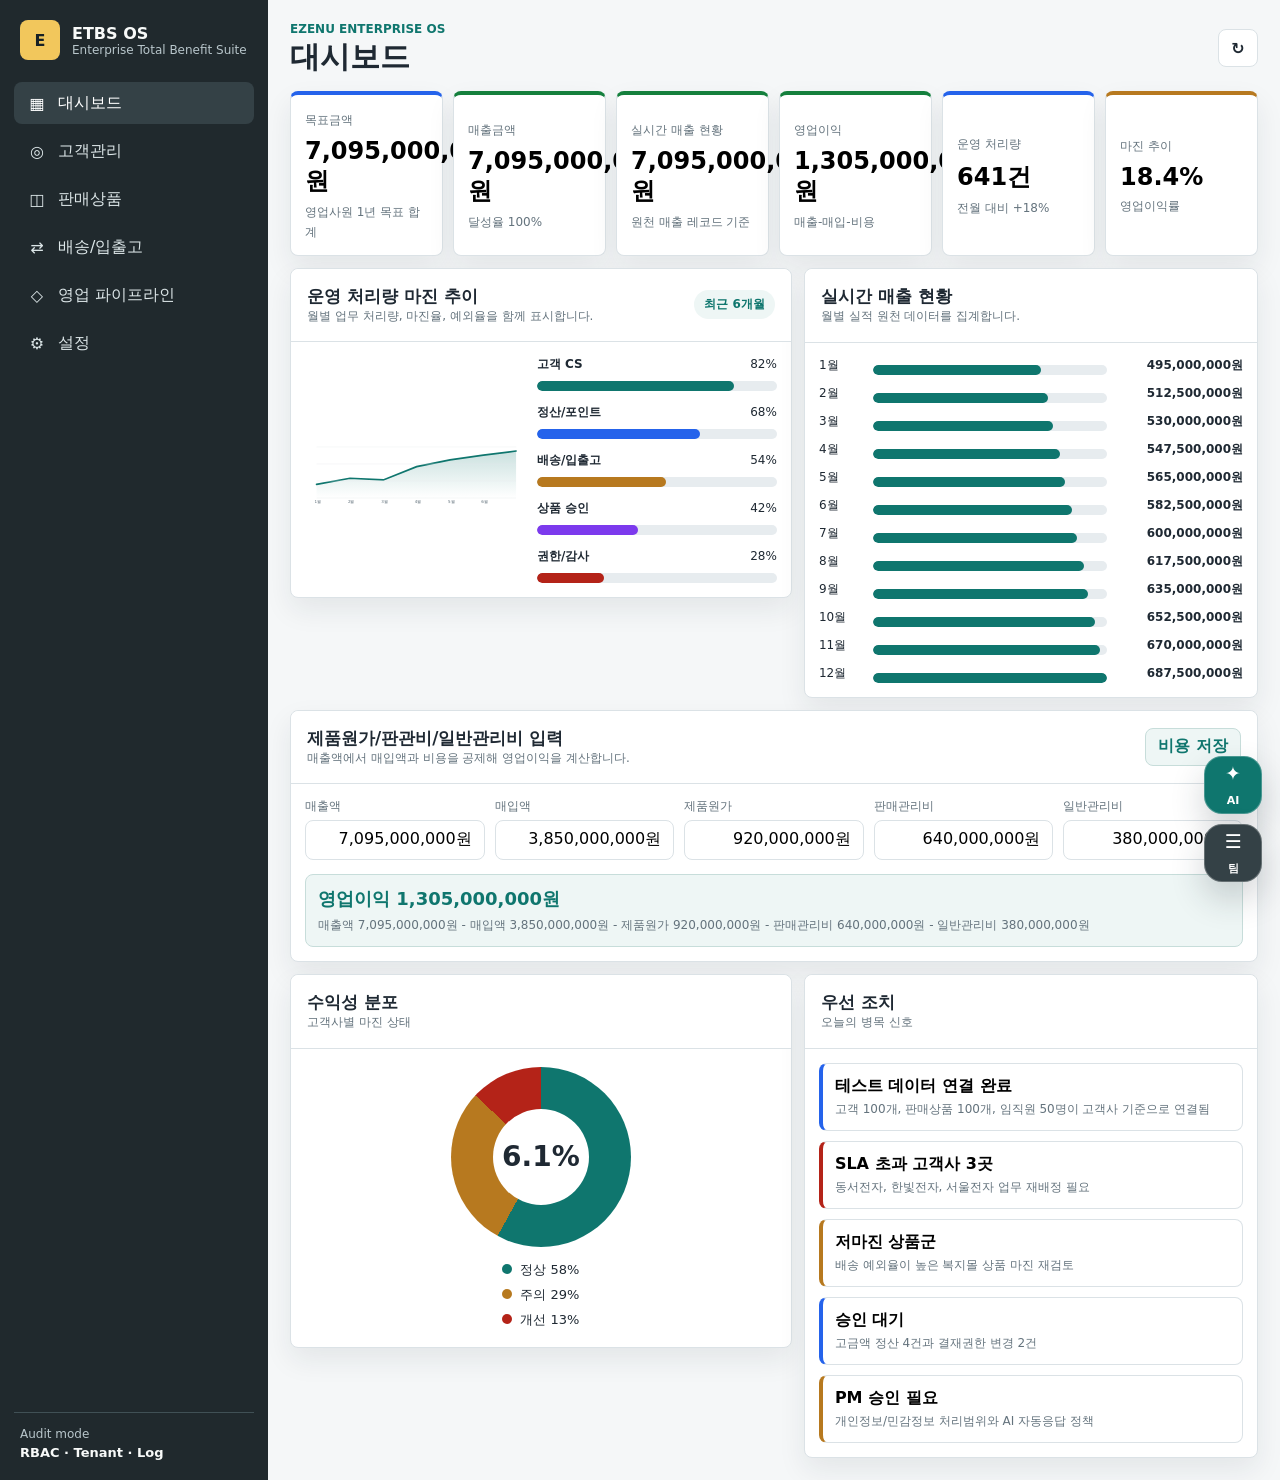
==== index.html @ 2a502e91 "Clarify new DM room message" ====
<!doctype html>
<html lang="ko">
  <head>
    <meta charset="UTF-8" />
    <meta name="viewport" content="width=device-width, initial-scale=1.0" />
    <title>ETBS OS</title>
    <link rel="stylesheet" href="./styles.css?v=20260608-team-room-copy" />
  </head>
  <body>
    <div class="app-shell">
      <aside class="sidebar" aria-label="ETBS OS navigation">
        <div class="brand">
          <div class="brand-mark" aria-hidden="true">E</div>
          <div>
            <strong>ETBS OS</strong>
            <span>Enterprise Total Benefit Suite</span>
          </div>
        </div>

        <nav class="nav-list" id="navList" aria-label="주요 메뉴"></nav>

        <div class="sidebar-meta">
          <span>Audit mode</span>
          <strong>RBAC · Tenant · Log</strong>
        </div>
      </aside>

      <main class="main">
        <header class="topbar">
          <div>
            <p class="eyebrow">Ezenu Enterprise OS</p>
            <h1 id="pageTitle">대시보드</h1>
          </div>
          <div class="top-actions">
            <button class="icon-button" type="button" title="새로고침" id="refreshButton">↻</button>
          </div>
        </header>

        <section class="view active" id="dashboardView" aria-label="대시보드">
          <div class="metric-strip" id="dashboardMetrics"></div>

          <div class="dashboard-layout">
            <section class="panel">
              <div class="panel-header">
                <div>
                  <h2>운영 처리량 마진 추이</h2>
                  <p>월별 업무 처리량, 마진율, 예외율을 함께 표시합니다.</p>
                </div>
                <span class="period-chip">최근 6개월</span>
              </div>
              <div class="chart-combo">
                <svg class="line-chart" viewBox="0 0 640 220" role="img" aria-label="월별 마진율 추이">
                  <defs>
                    <linearGradient id="lineFill" x1="0" x2="0" y1="0" y2="1">
                      <stop offset="0%" stop-color="#0f766e" stop-opacity="0.22" />
                      <stop offset="100%" stop-color="#0f766e" stop-opacity="0" />
                    </linearGradient>
                  </defs>
                  <path class="area-path" d="M34 164 L132 146 L230 151 L328 112 L426 92 L524 78 L620 66 L620 204 L34 204 Z" />
                  <path class="line-path" d="M34 164 L132 146 L230 151 L328 112 L426 92 L524 78 L620 66" />
                  <g class="chart-grid">
                    <line x1="34" y1="204" x2="620" y2="204" />
                    <line x1="34" y1="154" x2="620" y2="154" />
                    <line x1="34" y1="104" x2="620" y2="104" />
                    <line x1="34" y1="54" x2="620" y2="54" />
                  </g>
                  <g class="chart-labels">
                    <text x="28" y="218">1월</text>
                    <text x="126" y="218">2월</text>
                    <text x="224" y="218">3월</text>
                    <text x="322" y="218">4월</text>
                    <text x="420" y="218">5월</text>
                    <text x="518" y="218">6월</text>
                  </g>
                </svg>
                <div class="bar-stack" id="workloadBars"></div>
              </div>
            </section>

            <section class="panel">
              <div class="panel-header compact">
                <div>
                  <h2>실시간 매출 현황</h2>
                  <p>월별 실적 원천 데이터를 집계합니다.</p>
                </div>
              </div>
              <div class="realtime-sales" id="realtimeSalesBars"></div>
            </section>

            <section class="panel">
              <div class="panel-header">
                <div>
                  <h2>제품원가/판관비/일반관리비 입력</h2>
                  <p>매출액에서 매입액과 비용을 공제해 영업이익을 계산합니다.</p>
                </div>
                <button class="secondary-button" type="button" id="saveFinanceInputs">비용 저장</button>
              </div>
              <div class="finance-inputs" id="financeInputs"></div>
              <div class="operating-profit-formula" id="operatingProfitFormula"></div>
            </section>

            <section class="panel">
              <div class="panel-header compact">
                <div>
                  <h2>수익성 분포</h2>
                  <p>고객사별 마진 상태</p>
                </div>
              </div>
              <div class="donut-wrap">
                <div class="donut" aria-label="마진 상태 분포"></div>
                <div class="legend-list">
                  <span><i class="legend good"></i>정상 58%</span>
                  <span><i class="legend warn"></i>주의 29%</span>
                  <span><i class="legend bad"></i>개선 13%</span>
                </div>
              </div>
            </section>

            <section class="panel">
              <div class="panel-header compact">
                <div>
                  <h2>우선 조치</h2>
                  <p>오늘의 병목 신호</p>
                </div>
              </div>
              <div class="action-list" id="dashboardActions"></div>
            </section>
          </div>
        </section>

        <section class="view" id="customersView" aria-label="고객관리">
          <div class="split-layout">
            <section class="panel">
              <div class="panel-header">
                <div>
                  <h2>고객사 360</h2>
                  <p>계약, 담당자, 이슈, 수익성을 한 화면에서 봅니다.</p>
                </div>
                <button class="secondary-button" type="button" data-command="customer-create">고객 등록</button>
              </div>
              <div class="list" id="customerList"></div>
            </section>
            <section class="panel detail" id="customerDetail"></section>
          </div>
        </section>

        <section class="view" id="productsView" aria-label="제품관리">
          <div class="table-layout">
            <section class="panel">
              <div class="panel-header">
                <div>
                  <h2>판매상품 관리</h2>
                  <p>공급사, 판매상태, 정산 조건, 승인 상태, 숫자 재고를 관리합니다.</p>
                </div>
                <div class="panel-actions">
                  <button class="secondary-button" type="button" id="saveProductInventory">재고 저장</button>
                  <button class="secondary-button" type="button" data-command="product-approval">상품 승인 요청</button>
                </div>
              </div>
              <div class="data-table" id="productTable"></div>
            </section>
          </div>
        </section>

        <section class="view" id="logisticsView" aria-label="배송 및 입출고 현황">
          <div class="split-layout">
            <section class="panel">
              <div class="panel-header">
                <div>
                  <h2>배송 및 입출고 현황</h2>
                  <p>입고, 출고, 배송 지연, 재고 위험을 실시간 큐로 봅니다.</p>
                </div>
              </div>
              <div class="kanban" id="logisticsBoard"></div>
            </section>
            <section class="panel">
              <div class="panel-header compact">
                <div>
                  <h2>재고 위험</h2>
                  <p>품절과 지연 가능성이 높은 상품</p>
                </div>
              </div>
              <div class="action-list" id="inventoryRisks"></div>
            </section>
          </div>
        </section>

        <section class="view" id="pipelineView" aria-label="영업 파이프라인">
          <div class="panel">
            <div class="panel-header">
              <div>
                <h2>영업 파이프라인</h2>
                <p>리드부터 계약까지 단계별 금액과 다음 액션을 관리합니다.</p>
              </div>
              <button class="secondary-button" type="button" data-command="pipeline-create">기회 등록</button>
            </div>
            <div class="pipeline" id="pipelineBoard"></div>
          </div>
          <section class="panel sales-performance-panel">
            <div class="panel-header">
              <div>
                <h2>매출목표 및 실적관리</h2>
                <p>영업사원별 1월~12월 목표/실적, 월 합계, 개인 연간 합계를 원 단위로 관리합니다.</p>
              </div>
              <button class="secondary-button" type="button" id="saveSalesTargets">목표 저장</button>
            </div>
            <div class="sales-summary" id="salesSummary"></div>
            <div class="sales-table-wrap" id="salesPerformanceTable"></div>
          </section>
        </section>

        <section class="view" id="settingsView" aria-label="설정">
          <div class="settings-grid">
            <section class="panel detail settings-wide">
              <div class="panel-header compact">
                <div>
                  <h2>메뉴별 설정 통합</h2>
                  <p>각 업무 화면의 개별 설정은 제거하고 이 화면에서만 관리합니다.</p>
                </div>
              </div>
              <div class="settings-hub" id="settingsHub"></div>
              <div class="settings-hub-detail" id="settingsHubDetail"></div>
            </section>
            <section class="panel detail">
              <div class="panel-header compact">
                <div>
                  <h2>결재 라인 설정</h2>
                  <p>승인, 반려, 보류에 필요한 결재권한과 처리 메뉴입니다.</p>
                </div>
              </div>
              <div class="approval-actions">
                <button class="secondary-button" type="button" data-command="approval" data-command-label="승인">승인</button>
                <button class="secondary-button" type="button" data-command="approval" data-command-label="반려">반려</button>
                <button class="secondary-button" type="button" data-command="approval" data-command-label="보류">보류</button>
              </div>
              <div class="data-table" id="approvalLineTable"></div>
            </section>
            <section class="panel detail">
              <div class="panel-header">
                <div>
                  <h2>임직원 관리</h2>
                  <p>신상명세, 입사/퇴사, 인적사항, 결재권한을 관리합니다.</p>
                </div>
                <button class="secondary-button" type="button" data-command="employee-create">입사 등록</button>
              </div>
              <div class="data-table" id="employeeTable"></div>
            </section>
            <section class="panel detail" id="employeeDetail"></section>
            <section class="panel detail">
              <div class="panel-header compact">
                <div>
                  <h2>분야별 감사 로그</h2>
                  <p>필요할 때 설정 메뉴에서만 확인합니다.</p>
                </div>
              </div>
              <div class="audit-filter-row">
                <button class="secondary-button" type="button" data-audit-filter="all">전체</button>
                <button class="secondary-button" type="button" data-audit-filter="고객">고객</button>
                <button class="secondary-button" type="button" data-audit-filter="상품">상품</button>
                <button class="secondary-button" type="button" data-audit-filter="재무">재무</button>
                <button class="secondary-button" type="button" data-audit-filter="결재">결재</button>
              </div>
              <div class="audit-table" id="auditTable"></div>
            </section>
          </div>
        </section>
      </main>
    </div>

    <div class="chat-backdrop" id="chatBackdrop" aria-hidden="true"></div>

    <div class="chat-launcher" aria-label="채팅 바로가기">
      <button class="chat-icon ai-icon" type="button" data-chat-open="ai" title="AI 채팅방">
        <span aria-hidden="true">✦</span>
        <strong>AI</strong>
      </button>
      <button class="chat-icon team-icon" type="button" data-chat-open="team" title="직원 채팅방">
        <span aria-hidden="true">☰</span>
        <strong>팀</strong>
      </button>
    </div>

    <section class="chat-popup" id="aiPopup" aria-label="AI 채팅방 팝업">
      <div class="popup-header">
        <div>
          <h2>AI 채팅방</h2>
          <p>업무 큐, 고객, 정산, 보안 기준을 바탕으로 답변합니다.</p>
        </div>
        <button class="icon-button" type="button" data-chat-close="ai" title="닫기">×</button>
      </div>
      <div class="assistant-layout">
        <div class="chat-stream" id="aiChat"></div>
        <aside class="assistant-side">
          <span class="status-pill">검토 모드</span>
          <div class="control-list" id="aiControls"></div>
        </aside>
      </div>
      <div class="composer">
        <input id="aiPrompt" type="text" placeholder="예: SLA 초과 고객사와 원인을 요약해줘" />
        <button class="primary-button" type="button" id="aiSend">전송</button>
      </div>
    </section>

    <section class="chat-popup" id="teamPopup" aria-label="직원 채팅방 팝업">
      <div class="popup-header">
        <div>
          <h2>직원 채팅방</h2>
          <p>DM과 단톡방을 만들고 대화 로그와 파일 첨부 이력을 감사 기준으로 보존합니다.</p>
        </div>
        <div class="popup-actions">
          <button class="secondary-button" type="button" id="attachButton">파일 첨부</button>
          <button class="icon-button" type="button" data-chat-close="team" title="닫기">×</button>
        </div>
      </div>
      <div class="team-chat-layout">
        <aside class="team-room-panel" aria-label="채팅방 목록과 팀원 선택">
          <div class="team-sidebar-section">
            <div class="section-mini-header">
              <strong>채팅방 목록</strong>
              <span id="teamRoomCount">0개</span>
            </div>
            <div class="team-room-list" id="teamRoomList"></div>
          </div>
          <div class="team-sidebar-section">
            <div class="section-mini-header">
              <strong>팀원 선택</strong>
              <span>DM/단톡방</span>
            </div>
            <div class="member-picker" id="teamMemberPicker"></div>
            <div class="participant-summary" id="teamSelectedParticipants"></div>
            <div class="team-room-actions">
              <button class="secondary-button" type="button" id="createDmButton">DM 생성</button>
              <button class="primary-button" type="button" id="createGroupButton">단톡방 생성</button>
            </div>
          </div>
        </aside>
        <section class="team-chat-main" aria-label="선택된 채팅방">
          <div class="active-room-meta">
            <div>
              <span class="status-pill" id="activeTeamRoomBadge">단톡방</span>
              <h3 id="activeTeamRoomTitle">채팅방</h3>
              <p id="activeTeamRoomMeta">참여자와 감사로그 상태를 표시합니다.</p>
            </div>
            <div class="participant-chip-row" id="activeTeamRoomParticipants"></div>
          </div>
          <div class="chat-stream" id="teamChat"></div>
        </section>
        <aside class="assistant-side team-member-side">
          <span class="status-pill">로그 보존</span>
          <div class="audit-feed" id="chatAuditFeed"></div>
        </aside>
      </div>
      <div class="composer">
        <input id="teamMessage" type="text" placeholder="선택된 채팅방에 메시지 입력" />
        <button class="primary-button" type="button" id="teamSend">전송</button>
      </div>
    </section>

    <section class="command-panel" id="commandPanel" aria-label="버튼 실행 결과">
      <div class="command-header">
        <div>
          <span class="status-pill" id="commandBadge">Action</span>
          <h2 id="commandTitle">실행 결과</h2>
          <p id="commandDescription">선택한 버튼의 실행 결과가 표시됩니다.</p>
        </div>
        <button class="icon-button" type="button" id="commandClose" title="닫기">×</button>
      </div>
      <div class="command-body">
        <div class="detail-grid" id="commandMeta"></div>
        <form class="command-form" id="commandForm"></form>
        <div class="notice" id="commandNotice">이 작업은 테스트 데이터 기준으로 실행되며 실제 외부 시스템에는 전송되지 않습니다.</div>
        <div class="command-actions">
          <button class="secondary-button" type="button" id="commandCancel">취소</button>
          <button class="primary-button" type="button" id="commandSave">저장</button>
        </div>
      </div>
    </section>

    <section class="settings-modal" id="settingsModal" aria-label="메뉴별 설정 창" aria-hidden="true">
      <div class="settings-modal-header">
        <div>
          <span class="status-pill" id="settingsModalBadge">설정</span>
          <h2 id="settingsModalTitle">메뉴 설정</h2>
          <p id="settingsModalDescription">선택한 메뉴의 운영 설정을 관리합니다.</p>
        </div>
        <button class="icon-button" type="button" id="settingsModalClose" title="닫기">×</button>
      </div>
      <div class="settings-modal-body">
        <form class="settings-modal-form" id="settingsModalForm"></form>
        <div class="notice" id="settingsModalNotice">저장 시 설정 변경 이력이 감사로그에 남습니다.</div>
        <div class="settings-modal-actions">
          <button class="secondary-button" type="button" id="settingsModalCancel">취소</button>
          <button class="primary-button" type="button" id="settingsModalSave">설정 저장</button>
        </div>
      </div>
    </section>

    <div class="toast" id="toast" role="status" aria-live="polite"></div>
    <script src="./app.js?v=20260608-team-room-copy"></script>
  </body>
</html>
---- styles.css ----
:root {
  --bg: #f5f7f8;
  --surface: #ffffff;
  --ink: #1f2933;
  --muted: #64737d;
  --line: #dbe2e6;
  --teal: #0f766e;
  --blue: #2563eb;
  --violet: #7c3aed;
  --amber: #b7791f;
  --red: #b42318;
  --green: #15803d;
  --charcoal: #20292d;
  --shadow: 0 12px 28px rgba(31, 41, 51, 0.08);
}

* {
  box-sizing: border-box;
}

body {
  margin: 0;
  background: var(--bg);
  color: var(--ink);
  font-family: Inter, ui-sans-serif, system-ui, -apple-system, BlinkMacSystemFont, "Segoe UI", sans-serif;
  letter-spacing: 0;
}

button,
input,
select {
  font: inherit;
}

button {
  cursor: pointer;
}

.app-shell {
  min-height: 100vh;
  display: grid;
  grid-template-columns: 268px minmax(0, 1fr);
}

.sidebar {
  background: var(--charcoal);
  color: #f8faf9;
  padding: 20px 14px;
  display: flex;
  flex-direction: column;
  gap: 22px;
}

.brand {
  display: flex;
  align-items: center;
  gap: 12px;
  padding: 0 6px;
}

.brand-mark {
  width: 40px;
  height: 40px;
  display: grid;
  place-items: center;
  border-radius: 8px;
  background: #f2c75c;
  color: #172025;
  font-weight: 800;
}

.brand strong,
.brand span,
.sidebar-meta span,
.sidebar-meta strong {
  display: block;
}

.brand span,
.sidebar-meta span {
  color: #b8c6cb;
  font-size: 12px;
}

.nav-list {
  display: grid;
  gap: 6px;
}

.nav-item {
  width: 100%;
  min-height: 42px;
  border: 0;
  border-radius: 8px;
  background: transparent;
  color: #dce6e8;
  display: flex;
  align-items: center;
  gap: 10px;
  padding: 0 12px;
  text-align: left;
}

.nav-item span {
  width: 22px;
  text-align: center;
}

.nav-item.active,
.nav-item:hover {
  background: #344146;
  color: #ffffff;
}

.sidebar-meta {
  margin-top: auto;
  border-top: 1px solid #405055;
  padding: 14px 6px 0;
}

.sidebar-meta strong {
  margin-top: 4px;
  font-size: 13px;
}

.main {
  min-width: 0;
  padding: 22px;
}

.topbar {
  display: flex;
  align-items: center;
  justify-content: space-between;
  gap: 16px;
  margin-bottom: 16px;
}

.eyebrow,
h1,
h2,
h3,
p {
  margin: 0;
}

.eyebrow {
  color: var(--teal);
  font-size: 12px;
  font-weight: 800;
  text-transform: uppercase;
  margin-bottom: 4px;
}

h1 {
  font-size: 30px;
  line-height: 1.15;
}

h2 {
  font-size: 17px;
}

h3 {
  font-size: 14px;
}

.top-actions,
.panel-header,
.panel-actions,
.stage-head,
.bar-row div:first-child {
  display: flex;
  align-items: center;
  justify-content: space-between;
  gap: 12px;
}

.icon-button,
.primary-button,
.secondary-button {
  min-height: 38px;
  border: 1px solid var(--line);
  border-radius: 8px;
  background: var(--surface);
  color: var(--ink);
  padding: 0 12px;
  font-weight: 700;
}

.icon-button {
  width: 40px;
  padding: 0;
}

.primary-button {
  background: var(--teal);
  border-color: var(--teal);
  color: #ffffff;
}

.secondary-button {
  background: #eef6f5;
  border-color: #c7ddda;
  color: var(--teal);
}

.view {
  display: none;
}

.view.active {
  display: block;
}

.metric-strip {
  display: grid;
  grid-template-columns: repeat(6, minmax(130px, 1fr));
  gap: 10px;
  margin-bottom: 12px;
}

.metric {
  text-align: left;
  min-height: 96px;
  border: 1px solid var(--line);
  border-radius: 8px;
  background: var(--surface);
  padding: 14px;
  box-shadow: var(--shadow);
}

.metric span,
.metric small,
.panel-header p,
.entity-row span,
.action-item span,
.lane-card span,
.detail-header p,
.detail-grid span,
.audit-item span,
.audit-item p,
.message small {
  color: var(--muted);
  font-size: 12px;
}

.metric strong {
  display: block;
  font-size: 24px;
  margin: 8px 0 4px;
}

.metric.positive {
  border-top: 4px solid var(--green);
}

.metric.warning {
  border-top: 4px solid var(--amber);
}

.metric.danger {
  border-top: 4px solid var(--red);
}

.metric.neutral {
  border-top: 4px solid var(--blue);
}

.dashboard-layout {
  display: grid;
  grid-template-columns: minmax(0, 1.05fr) minmax(340px, 0.95fr);
  gap: 12px;
  align-items: start;
}

.dashboard-layout .panel:nth-child(3) {
  grid-column: 1 / -1;
}

.dashboard-layout .panel:nth-child(4) {
  grid-column: 1;
}

.dashboard-layout .panel:nth-child(5) {
  grid-column: 2;
}

.panel {
  background: var(--surface);
  border: 1px solid var(--line);
  border-radius: 8px;
  box-shadow: var(--shadow);
  min-width: 0;
}

.panel.wide {
  grid-row: span 2;
}

.panel-header {
  padding: 16px;
  border-bottom: 1px solid var(--line);
  position: sticky;
  top: 0;
  z-index: 3;
  background: var(--surface);
  border-radius: 8px 8px 0 0;
}

.panel-header.compact {
  min-height: 74px;
}

.period-chip,
.status-pill {
  border-radius: 999px;
  background: #eef6f5;
  color: var(--teal);
  padding: 6px 10px;
  font-size: 12px;
  font-weight: 800;
  white-space: nowrap;
}

.chart-combo {
  display: grid;
  grid-template-columns: minmax(0, 1fr) 240px;
  gap: 14px;
  padding: 14px;
}

.line-chart {
  width: 100%;
  min-height: 220px;
}

.area-path {
  fill: url(#lineFill);
}

.line-path {
  fill: none;
  stroke: var(--teal);
  stroke-width: 5;
  stroke-linecap: round;
}

.chart-grid line {
  stroke: #e3e8eb;
  stroke-width: 1;
}

.chart-labels text {
  fill: var(--muted);
  font-size: 12px;
}

.bar-stack {
  display: grid;
  align-content: center;
  gap: 13px;
}

.bar-row strong,
.bar-row span {
  font-size: 12px;
}

.bar-track {
  height: 10px;
  border-radius: 999px;
  background: #e7ecef;
  overflow: hidden;
  margin-top: 8px;
}

.bar-track i {
  display: block;
  height: 100%;
  border-radius: inherit;
  background: var(--teal);
}

.realtime-sales {
  display: grid;
  gap: 10px;
  padding: 14px;
}

.realtime-row {
  display: grid;
  grid-template-columns: 44px minmax(0, 1fr) 126px;
  align-items: center;
  gap: 10px;
  font-size: 12px;
}

.realtime-row strong {
  text-align: right;
  font-size: 12px;
}

.finance-inputs {
  display: grid;
  grid-template-columns: repeat(5, minmax(150px, 1fr));
  gap: 10px;
  padding: 14px;
}

.finance-inputs label span {
  display: block;
  color: var(--muted);
  font-size: 12px;
  margin-bottom: 5px;
}

.finance-input {
  text-align: right;
}

.operating-profit-formula {
  margin: 0 14px 14px;
  border: 1px solid #c7ddda;
  border-radius: 8px;
  background: #eef6f5;
  padding: 12px;
  display: grid;
  gap: 6px;
}

.operating-profit-formula strong {
  color: var(--teal);
  font-size: 18px;
}

.operating-profit-formula span {
  color: var(--muted);
  font-size: 12px;
  line-height: 1.45;
}

.donut-wrap {
  padding: 18px;
  display: grid;
  justify-items: center;
  gap: 14px;
}

.donut {
  width: 180px;
  height: 180px;
  border-radius: 50%;
  background: conic-gradient(var(--teal) 0 58%, var(--amber) 58% 87%, var(--red) 87% 100%);
  position: relative;
}

.donut::after {
  content: "6.1%";
  position: absolute;
  inset: 42px;
  display: grid;
  place-items: center;
  border-radius: 50%;
  background: #fff;
  font-size: 28px;
  font-weight: 800;
}

.legend-list {
  display: grid;
  gap: 7px;
  font-size: 13px;
}

.legend {
  display: inline-block;
  width: 10px;
  height: 10px;
  border-radius: 50%;
  margin-right: 8px;
}

.legend.good {
  background: var(--teal);
}

.legend.warn {
  background: var(--amber);
}

.legend.bad {
  background: var(--red);
}

.action-list,
.list,
.control-list,
.audit-feed {
  display: grid;
  gap: 10px;
  padding: 14px;
}

.action-item,
.entity-row {
  width: 100%;
  text-align: left;
  border: 1px solid var(--line);
  border-radius: 8px;
  background: #fff;
  padding: 12px;
}

.action-item {
  border-left: 4px solid var(--blue);
}

.action-item.warning {
  border-left-color: var(--amber);
}

.action-item.danger {
  border-left-color: var(--red);
}

.action-item strong,
.action-item span,
.entity-row strong,
.entity-row span {
  display: block;
}

.action-item span,
.entity-row span {
  margin-top: 4px;
}

.split-layout,
.chat-layout {
  display: grid;
  grid-template-columns: minmax(0, 1fr) 380px;
  gap: 12px;
  align-items: start;
}

.table-layout {
  display: grid;
}

.entity-row {
  display: flex;
  align-items: center;
  justify-content: space-between;
  gap: 12px;
}

.entity-row.selected,
.entity-row:hover {
  background: #f0f8f7;
  border-color: #b9d9d5;
}

.entity-row em {
  font-style: normal;
  font-weight: 800;
  color: var(--green);
}

.entity-row em.warning {
  color: var(--amber);
}

.entity-row em.danger {
  color: var(--red);
}

.detail {
  padding: 16px;
}

.detail-header {
  border-bottom: 1px solid var(--line);
  padding-bottom: 14px;
  margin-bottom: 14px;
}

.detail-header h2 {
  margin-top: 10px;
}

.detail-grid {
  display: grid;
  gap: 10px;
}

.detail-grid div {
  display: flex;
  justify-content: space-between;
  gap: 12px;
  border-bottom: 1px solid var(--line);
  padding-bottom: 8px;
  font-size: 13px;
}

.notice {
  margin-top: 14px;
  border-radius: 8px;
  background: #fff7ed;
  color: #8a4f11;
  padding: 12px;
  font-size: 13px;
}

.data-table,
.audit-table {
  overflow: auto;
  max-height: calc(100vh - 210px);
}

table {
  width: 100%;
  border-collapse: collapse;
  min-width: 760px;
}

th,
td {
  border-bottom: 1px solid var(--line);
  padding: 13px 14px;
  text-align: left;
  font-size: 13px;
}

th {
  color: var(--muted);
  background: #f8faf9;
  font-size: 12px;
  position: sticky;
  top: 0;
  z-index: 2;
}

tr[data-command] {
  cursor: pointer;
}

tr[data-command]:hover {
  background: #f0f8f7;
}

.kanban,
.pipeline {
  display: grid;
  gap: 12px;
  padding: 14px;
}

.kanban {
  grid-template-columns: repeat(4, minmax(180px, 1fr));
}

.pipeline {
  grid-template-columns: repeat(5, minmax(170px, 1fr));
  overflow: auto;
}

.lane,
.pipeline-stage {
  background: #f8faf9;
  border: 1px solid var(--line);
  border-radius: 8px;
  padding: 12px;
  min-height: 240px;
}

.lane h3 {
  margin-bottom: 10px;
}

.lane-card,
.pipeline-stage button,
.audit-item,
.control-item {
  border: 1px solid var(--line);
  border-radius: 8px;
  background: #fff;
  padding: 10px;
}

.lane-card {
  display: grid;
  gap: 5px;
  margin-bottom: 8px;
}

.lane-card em {
  color: var(--teal);
  font-size: 12px;
  font-style: normal;
  font-weight: 800;
}

.stage-amount {
  color: var(--teal);
  font-size: 24px;
  font-weight: 800;
  margin: 12px 0;
}

.pipeline-stage button {
  width: 100%;
  margin-top: 8px;
  text-align: left;
}

.sales-performance-panel {
  margin-top: 12px;
}

.sales-summary {
  display: grid;
  grid-template-columns: repeat(3, minmax(180px, 1fr));
  gap: 10px;
  padding: 14px;
  border-bottom: 1px solid var(--line);
}

.sales-summary div {
  border: 1px solid var(--line);
  border-radius: 8px;
  padding: 12px;
  background: #f8faf9;
}

.sales-summary span,
.sales-table th span {
  display: block;
  color: var(--muted);
  font-size: 12px;
  margin-top: 4px;
}

.sales-summary strong {
  display: block;
  margin-top: 6px;
  font-size: 20px;
}

.sales-table-wrap {
  overflow: auto;
  max-height: 620px;
}

.sales-table {
  min-width: 2300px;
}

.sales-table th {
  position: sticky;
  top: 0;
  z-index: 1;
}

.sales-table tbody th {
  left: 0;
  z-index: 2;
  min-width: 132px;
  background: #ffffff;
  position: sticky;
}

.sales-table td,
.sales-table th {
  white-space: nowrap;
}

.sales-target-input {
  width: 118px;
  min-height: 34px;
  text-align: right;
}

.stock-input {
  width: 96px;
  min-height: 34px;
  text-align: right;
}

.total-cell,
.month-total-row td {
  font-weight: 800;
  background: #f0f8f7;
}

.month-total-row th {
  background: #eef6f5;
}

.settings-grid {
  display: grid;
  grid-template-columns: minmax(0, 0.9fr) minmax(0, 1.1fr);
  gap: 12px;
  align-items: start;
}

.settings-wide {
  grid-column: 1 / -1;
}

.settings-grid .panel.detail {
  padding: 0;
}

.settings-grid .detail-header,
.settings-grid .detail-grid,
.settings-grid .notice {
  margin-left: 16px;
  margin-right: 16px;
}

.settings-grid .notice {
  margin-bottom: 16px;
}

.settings-hub {
  display: grid;
  grid-template-columns: repeat(3, minmax(0, 1fr));
  gap: 10px;
  padding: 14px;
}

.settings-hub-item {
  min-height: 132px;
  border: 1px solid var(--line);
  border-radius: 8px;
  background: #fbfcfc;
  padding: 13px;
  display: grid;
  align-content: start;
  gap: 8px;
  text-align: left;
  color: var(--ink);
}

.settings-hub-item:hover,
.settings-hub-item.active {
  border-color: var(--teal);
  background: #eef6f5;
}

.settings-hub-item.active {
  box-shadow: inset 0 0 0 2px rgba(15, 118, 110, 0.18);
}

.settings-hub-item strong {
  font-size: 14px;
}

.settings-hub-item p {
  color: var(--muted);
  font-size: 12px;
  line-height: 1.45;
}

.settings-hub-item span {
  color: var(--teal);
  font-size: 12px;
  font-weight: 800;
}

.settings-hub-detail {
  margin: 0 14px 14px;
  border: 1px solid #c7ddda;
  border-radius: 8px;
  background: #f7fbfa;
  padding: 14px;
  display: grid;
  grid-template-columns: minmax(220px, 1fr) minmax(220px, 1.2fr) max-content;
  gap: 14px;
  align-items: start;
}

.settings-hub-detail h3 {
  margin-top: 8px;
}

.settings-hub-detail p,
.settings-hub-detail li {
  color: var(--muted);
  font-size: 12px;
  line-height: 1.5;
}

.settings-hub-detail ul {
  margin: 0;
  padding-left: 18px;
}

.settings-hub-detail > strong {
  color: var(--teal);
  font-size: 12px;
  white-space: nowrap;
}

.approval-actions,
.audit-filter-row {
  display: flex;
  flex-wrap: wrap;
  gap: 8px;
  padding: 14px;
  border-bottom: 1px solid var(--line);
}

.chat-panel {
  min-height: 680px;
  display: grid;
  grid-template-rows: auto 1fr auto;
}

.chat-stream {
  padding: 16px;
  display: grid;
  align-content: start;
  gap: 10px;
  min-height: 420px;
}

.message {
  max-width: 76%;
  border-radius: 8px;
  padding: 11px 12px;
  background: #eef3f5;
}

.message.user {
  justify-self: end;
  background: #dff3ef;
}

.message p {
  font-size: 14px;
  line-height: 1.5;
}

.message small {
  display: block;
  margin-top: 5px;
}

.team-message {
  max-width: 78%;
  display: grid;
  gap: 4px;
}

.team-message.theirs {
  justify-self: start;
}

.team-message.mine {
  justify-self: end;
  justify-items: end;
  text-align: right;
}

.message-sender {
  color: var(--ink);
  font-size: 12px;
  line-height: 1.2;
}

.message-row {
  display: flex;
  align-items: flex-end;
  gap: 7px;
}

.team-message.mine .message-row {
  flex-direction: row-reverse;
}

.message-bubble {
  border-radius: 14px;
  padding: 10px 12px;
  background: #ffffff;
  border: 1px solid #d9e2e4;
  color: var(--ink);
  font-size: 14px;
  line-height: 1.5;
  text-align: left;
}

.team-message.mine .message-bubble {
  background: #fee500;
  border-color: #ead200;
}

.message-meta {
  display: grid;
  gap: 3px;
  min-width: 74px;
  color: var(--muted);
  font-size: 10px;
  line-height: 1.15;
  text-align: left;
}

.team-message.mine .message-meta {
  text-align: right;
}

.composer {
  display: grid;
  grid-template-columns: 1fr auto;
  gap: 8px;
  padding: 14px;
  border-top: 1px solid var(--line);
}

input {
  width: 100%;
  min-height: 40px;
  border: 1px solid var(--line);
  border-radius: 8px;
  padding: 0 12px;
}

.control-item {
  border-left: 4px solid var(--teal);
}

.control-item p,
.audit-item p {
  margin-top: 4px;
}

.toast {
  position: fixed;
  right: 18px;
  bottom: 18px;
  min-width: 260px;
  max-width: 380px;
  background: #1f2a2e;
  color: #fff;
  border-radius: 8px;
  box-shadow: var(--shadow);
  padding: 12px 14px;
  font-size: 13px;
  opacity: 0;
  transform: translateY(8px);
  pointer-events: none;
  transition: opacity 0.2s ease, transform 0.2s ease;
}

.toast.show {
  opacity: 1;
  transform: translateY(0);
}

.chat-launcher {
  position: fixed;
  right: 18px;
  bottom: 18px;
  z-index: 30;
  display: grid;
  gap: 10px;
}

.chat-icon {
  width: 58px;
  height: 58px;
  border: 1px solid rgba(255, 255, 255, 0.24);
  border-radius: 18px;
  background: #20292d;
  color: #ffffff;
  box-shadow: 0 16px 34px rgba(31, 41, 51, 0.2);
  display: grid;
  place-items: center;
  gap: 1px;
}

.chat-icon span,
.chat-icon strong {
  display: block;
  line-height: 1;
}

.chat-icon span {
  font-size: 19px;
}

.chat-icon strong {
  font-size: 11px;
}

.ai-icon {
  background: #0f766e;
}

.team-icon {
  background: #344146;
}

.chat-backdrop {
  position: fixed;
  inset: 0;
  z-index: 20;
  background: rgba(22, 30, 34, 0.34);
  opacity: 0;
  pointer-events: none;
  transition: opacity 0.18s ease;
}

.chat-backdrop.active {
  opacity: 1;
  pointer-events: auto;
}

.chat-popup {
  position: fixed;
  right: 88px;
  bottom: 18px;
  z-index: 31;
  width: min(1100px, calc(100vw - 116px));
  height: min(720px, calc(100vh - 48px));
  display: none;
  grid-template-rows: auto 1fr auto;
  background: #ffffff;
  border: 1px solid var(--line);
  border-radius: 14px;
  box-shadow: 0 26px 80px rgba(31, 41, 51, 0.28);
  overflow: hidden;
}

.chat-popup.active {
  display: grid;
}

.popup-header {
  min-height: 76px;
  padding: 14px 16px;
  display: flex;
  align-items: center;
  justify-content: space-between;
  gap: 14px;
  border-bottom: 1px solid var(--line);
  background: #fbfcfc;
}

.popup-header p {
  color: var(--muted);
  font-size: 12px;
  margin-top: 4px;
}

.popup-actions {
  display: flex;
  align-items: center;
  gap: 8px;
}

.assistant-layout {
  min-height: 0;
  display: grid;
  grid-template-columns: minmax(0, 1fr) 280px;
}

.assistant-layout .chat-stream {
  min-height: 0;
  overflow: auto;
  background: #f8faf9;
}

.assistant-side {
  min-height: 0;
  overflow: auto;
  border-left: 1px solid var(--line);
  padding: 14px;
  background: #ffffff;
}

.assistant-side .control-list,
.assistant-side .audit-feed {
  padding: 14px 0 0;
}

.team-chat-layout {
  min-height: 0;
  display: grid;
  grid-template-columns: 260px minmax(0, 1fr) 260px;
  background: #f8faf9;
}

.team-room-panel {
  min-height: 0;
  overflow: auto;
  border-right: 1px solid var(--line);
  background: #ffffff;
  display: grid;
  align-content: start;
  gap: 14px;
  padding: 12px;
}

.team-sidebar-section {
  display: grid;
  gap: 10px;
}

.team-sidebar-section + .team-sidebar-section {
  padding-top: 14px;
  border-top: 1px solid var(--line);
}

.section-mini-header,
.team-room-actions,
.participant-summary,
.participant-chip-row {
  display: flex;
  align-items: center;
  flex-wrap: wrap;
  gap: 8px;
}

.section-mini-header {
  justify-content: space-between;
}

.section-mini-header span,
.participant-summary {
  color: var(--muted);
  font-size: 12px;
}

.team-room-actions button {
  flex: 1;
}

.team-room-list {
  min-height: 0;
  display: grid;
  align-content: start;
  gap: 8px;
}

.team-room-item {
  border: 1px solid var(--line);
  border-radius: 8px;
  background: #ffffff;
  color: var(--ink);
  padding: 10px;
  text-align: left;
  display: grid;
  gap: 5px;
}

.team-room-item.active,
.team-room-item:hover {
  border-color: var(--teal);
  background: #eef6f5;
}

.team-room-item span,
.team-room-item em,
.active-room-meta p,
.member-option em {
  color: var(--muted);
  font-size: 12px;
  font-style: normal;
}

.team-room-item em {
  overflow: hidden;
  text-overflow: ellipsis;
  white-space: nowrap;
}

.team-chat-main {
  min-height: 0;
  display: grid;
  grid-template-rows: auto 1fr;
}

.active-room-meta {
  min-height: 74px;
  padding: 12px 14px;
  border-bottom: 1px solid var(--line);
  display: flex;
  justify-content: space-between;
  align-items: center;
  gap: 12px;
  background: #ffffff;
}

.active-room-meta h3 {
  margin-top: 6px;
}

.active-room-meta p {
  margin-top: 4px;
}

.team-member-side {
  display: grid;
  align-content: start;
  gap: 12px;
}

.member-picker {
  display: grid;
  gap: 8px;
}

.member-option {
  border: 1px solid var(--line);
  border-radius: 8px;
  background: #fbfcfc;
  padding: 9px;
  display: grid;
  grid-template-columns: 18px minmax(0, 1fr);
  gap: 8px;
  align-items: center;
  cursor: pointer;
}

.member-option.active {
  border-color: #9dccd0;
  background: #eef6f5;
}

.member-option input {
  width: 18px;
  height: 18px;
  min-height: 18px;
  padding: 0;
}

.member-option strong,
.member-option em {
  display: block;
}

.participant-chip {
  border: 1px solid #d7e2e4;
  border-radius: 999px;
  background: #ffffff;
  color: var(--ink);
  padding: 5px 8px;
  font-size: 11px;
  font-weight: 800;
}

.participant-chip.active {
  border-color: #9dccd0;
  background: #eef6f5;
  color: var(--teal);
}

.chat-popup .composer {
  background: #ffffff;
}

.chat-popup .message {
  max-width: 86%;
}

.command-panel {
  position: fixed;
  top: 18px;
  right: 18px;
  z-index: 40;
  width: min(420px, calc(100vw - 36px));
  display: none;
  background: #ffffff;
  border: 1px solid var(--line);
  border-radius: 12px;
  box-shadow: 0 24px 70px rgba(31, 41, 51, 0.24);
  overflow: hidden;
}

.command-panel.active {
  display: block;
}

.command-header {
  padding: 14px;
  display: flex;
  justify-content: space-between;
  align-items: flex-start;
  gap: 12px;
  border-bottom: 1px solid var(--line);
  background: #fbfcfc;
}

.command-header h2 {
  margin-top: 8px;
}

.command-header p {
  color: var(--muted);
  font-size: 12px;
  margin-top: 4px;
  line-height: 1.45;
}

.command-body {
  padding: 14px;
}

.command-body .detail-grid {
  margin-bottom: 12px;
}

.command-body .detail-grid div {
  font-size: 12px;
}

.command-form {
  display: grid;
  grid-template-columns: 1fr;
  gap: 10px;
  margin: 12px 0;
}

.command-form label span {
  display: block;
  color: var(--muted);
  font-size: 12px;
  margin-bottom: 5px;
}

.command-actions {
  display: flex;
  justify-content: flex-end;
  gap: 8px;
  margin-top: 12px;
}

.settings-modal {
  position: fixed;
  top: 18px;
  right: 18px;
  z-index: 42;
  width: min(560px, calc(100vw - 36px));
  max-height: calc(100vh - 36px);
  display: none;
  background: #ffffff;
  border: 1px solid var(--line);
  border-radius: 12px;
  box-shadow: 0 24px 70px rgba(31, 41, 51, 0.26);
  overflow: hidden;
}

.settings-modal.active {
  display: block;
}

.settings-modal-header {
  padding: 14px;
  display: flex;
  justify-content: space-between;
  align-items: flex-start;
  gap: 12px;
  border-bottom: 1px solid var(--line);
  background: #fbfcfc;
}

.settings-modal-header h2 {
  margin-top: 8px;
}

.settings-modal-header p {
  color: var(--muted);
  font-size: 12px;
  margin-top: 4px;
  line-height: 1.45;
}

.settings-modal-body {
  padding: 14px;
  max-height: calc(100vh - 156px);
  overflow: auto;
}

.settings-modal-form {
  display: grid;
  grid-template-columns: 1fr;
  gap: 10px;
  margin-bottom: 12px;
}

.settings-modal-section {
  border: 1px solid var(--line);
  border-radius: 8px;
  background: #fbfcfc;
  padding: 12px;
  display: grid;
  gap: 10px;
}

.settings-modal-section-title,
.permission-chip-row,
.settings-toggle-grid {
  display: flex;
  flex-wrap: wrap;
  align-items: center;
  gap: 8px;
}

.settings-modal-section-title {
  justify-content: space-between;
}

.settings-modal-section-title > span:not(.status-pill) {
  color: var(--muted);
  font-size: 12px;
}

.settings-field-grid {
  display: grid;
  grid-template-columns: repeat(2, minmax(0, 1fr));
  gap: 10px;
}

.settings-field {
  display: grid;
  gap: 6px;
}

.settings-field span,
.settings-toggle span {
  color: var(--muted);
  font-size: 12px;
  font-weight: 800;
}

.settings-modal-form input,
.settings-modal-form select {
  min-height: 38px;
  width: 100%;
  border: 1px solid var(--line);
  border-radius: 8px;
  background: #ffffff;
  color: var(--ink);
  padding: 0 10px;
}

.settings-field em {
  color: var(--muted);
  font-size: 11px;
  font-style: normal;
}

.settings-toggle {
  min-height: 42px;
  border: 1px solid var(--line);
  border-radius: 8px;
  background: #f8faf9;
  padding: 9px 10px;
  display: grid;
  grid-template-columns: 18px minmax(0, 1fr);
  gap: 8px;
  align-items: center;
  flex: 1 1 180px;
}

.settings-toggle.active {
  border-color: #c7ddda;
  background: #eef6f5;
}

.settings-toggle input {
  min-height: auto;
  width: 18px;
  height: 18px;
  padding: 0;
}

.permission-chip {
  border: 1px solid #c7ddda;
  border-radius: 999px;
  background: #eef6f5;
  color: var(--teal);
  padding: 6px 10px;
  font-size: 12px;
  font-weight: 800;
}

.settings-modal-actions {
  display: flex;
  justify-content: flex-end;
  gap: 8px;
  margin-top: 12px;
}

.hidden {
  display: none !important;
}

.toast {
  bottom: 156px;
}

@media (max-width: 1180px) {
  .app-shell {
    grid-template-columns: 1fr;
  }

  .sidebar {
    position: sticky;
    top: 0;
    z-index: 10;
    flex-direction: row;
    align-items: center;
    overflow-x: auto;
    gap: 14px;
    min-height: 72px;
    height: 72px;
    padding: 10px 14px;
  }

  .brand {
    flex: 0 0 170px;
    height: 52px;
    min-width: 170px;
    padding: 0;
  }

  .brand-mark {
    width: 38px;
    height: 38px;
    flex: 0 0 38px;
  }

  .brand strong {
    font-size: 14px;
    line-height: 1.15;
  }

  .brand span {
    max-width: 112px;
    line-height: 1.15;
  }

  .nav-list {
    display: grid;
    grid-auto-flow: column;
    grid-auto-columns: max-content;
    align-items: center;
    gap: 8px;
    min-height: 52px;
  }

  .nav-item {
    width: auto;
    height: 46px;
    min-height: 46px;
    flex: 0 0 auto;
    align-items: center;
    white-space: nowrap;
  }

  .sidebar-meta {
    display: none;
  }

  .metric-strip {
    grid-template-columns: repeat(3, minmax(0, 1fr));
  }

  .split-layout,
  .chat-layout,
  .settings-grid {
    grid-template-columns: 1fr;
  }

  .settings-hub {
    grid-template-columns: 1fr;
  }

  .settings-hub-detail {
    grid-template-columns: 1fr;
  }

  .settings-modal-form {
    grid-template-columns: 1fr;
  }

  .settings-field-grid {
    grid-template-columns: 1fr;
  }

  .chart-combo {
    grid-template-columns: 1fr;
  }
}

@media (max-width: 900px) {
  .dashboard-layout {
    grid-template-columns: 1fr;
  }

  .dashboard-layout .panel:nth-child(3),
  .dashboard-layout .panel:nth-child(4),
  .dashboard-layout .panel:nth-child(5) {
    grid-column: auto;
  }
}

@media (max-width: 760px) {
  .sidebar {
    position: static;
    display: grid;
    grid-template-columns: 1fr;
    height: auto;
    min-height: 0;
    overflow: visible;
    padding: 12px;
  }

  .brand {
    width: 100%;
    min-width: 0;
    height: auto;
  }

  .brand span {
    max-width: none;
  }

  .nav-list {
    grid-auto-flow: row;
    grid-template-columns: repeat(3, minmax(0, 1fr));
    min-height: 0;
    width: 100%;
  }

  .nav-item {
    width: 100%;
    min-width: 0;
    min-height: 44px;
    height: auto;
    justify-content: flex-start;
    overflow: visible;
    white-space: normal;
  }

  .main {
    padding: 14px;
  }

  .topbar {
    align-items: flex-start;
    flex-direction: column;
  }

  .metric-strip {
    grid-template-columns: 1fr 1fr;
  }

  .finance-inputs {
    grid-template-columns: 1fr;
  }

  .kanban,
  .pipeline {
    grid-template-columns: 1fr;
  }

  .chat-launcher {
    right: 12px;
    bottom: 12px;
  }

  .chat-icon {
    width: 52px;
    height: 52px;
    border-radius: 14px;
  }

  .chat-popup {
    right: 10px;
    left: 10px;
    bottom: 72px;
    width: auto;
    height: calc(100vh - 92px);
  }

  .assistant-layout {
    grid-template-columns: 1fr;
  }

  .team-chat-layout {
    grid-template-columns: 1fr;
    overflow: auto;
  }

  .team-room-panel,
  .team-chat-main,
  .team-member-side {
    min-height: 260px;
  }

  .assistant-side {
    display: none;
  }

  .team-member-side {
    display: grid;
  }
}

@media (max-width: 480px) {
  .nav-list {
    grid-template-columns: repeat(2, minmax(0, 1fr));
  }

  .metric-strip {
    grid-template-columns: 1fr;
  }

  .realtime-row {
    grid-template-columns: 38px minmax(0, 1fr);
  }

  .realtime-row strong {
    grid-column: 2;
  }
}
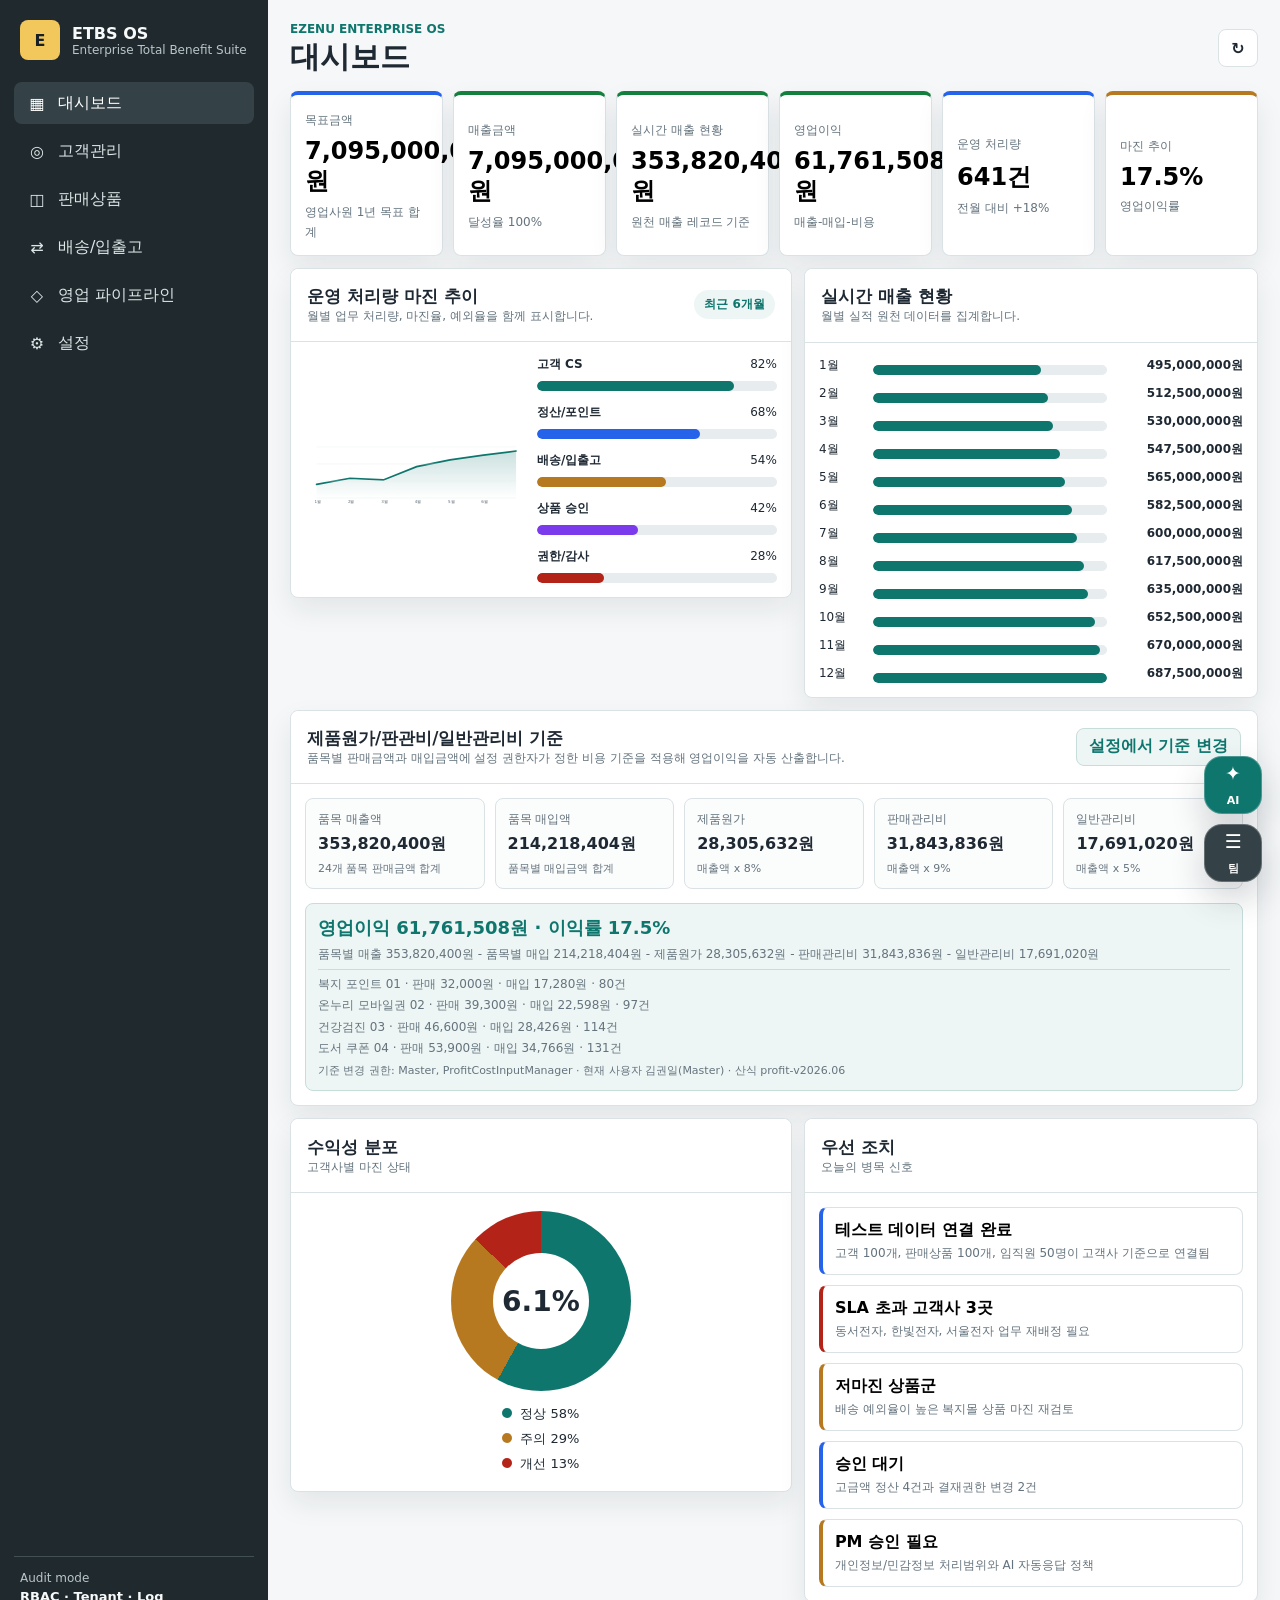
==== commit fe0f0d82: "Use product based profit cost settings" ====
--- a/index.html
+++ b/index.html
@@ -4,7 +4,7 @@
     <meta charset="UTF-8" />
     <meta name="viewport" content="width=device-width, initial-scale=1.0" />
     <title>ETBS OS</title>
-    <link rel="stylesheet" href="./styles.css?v=20260608-team-room-copy" />
+    <link rel="stylesheet" href="./styles.css?v=20260608-team-drag-attach" />
   </head>
   <body>
     <div class="app-shell">
@@ -90,10 +90,10 @@
             <section class="panel">
               <div class="panel-header">
                 <div>
-                  <h2>제품원가/판관비/일반관리비 입력</h2>
-                  <p>매출액에서 매입액과 비용을 공제해 영업이익을 계산합니다.</p>
-                </div>
-                <button class="secondary-button" type="button" id="saveFinanceInputs">비용 저장</button>
+                  <h2>제품원가/판관비/일반관리비 기준</h2>
+                  <p>품목별 판매금액과 매입금액에 설정 권한자가 정한 비용 기준을 적용해 영업이익을 자동 산출합니다.</p>
+                </div>
+                <button class="secondary-button" type="button" id="openFinanceSettings">설정에서 기준 변경</button>
               </div>
               <div class="finance-inputs" id="financeInputs"></div>
               <div class="operating-profit-formula" id="operatingProfitFormula"></div>
@@ -305,12 +305,9 @@
       <div class="popup-header">
         <div>
           <h2>직원 채팅방</h2>
-          <p>DM과 단톡방을 만들고 대화 로그와 파일 첨부 이력을 감사 기준으로 보존합니다.</p>
-        </div>
-        <div class="popup-actions">
-          <button class="secondary-button" type="button" id="attachButton">파일 첨부</button>
-          <button class="icon-button" type="button" data-chat-close="team" title="닫기">×</button>
-        </div>
+          <p>직원을 선택해 대화방으로 이동하고 메시지와 파일 첨부 이력을 감사 기준으로 보존합니다.</p>
+        </div>
+        <button class="icon-button" type="button" data-chat-close="team" title="닫기">×</button>
       </div>
       <div class="team-chat-layout">
         <aside class="team-room-panel" aria-label="채팅방 목록과 팀원 선택">
@@ -324,14 +321,10 @@
           <div class="team-sidebar-section">
             <div class="section-mini-header">
               <strong>팀원 선택</strong>
-              <span>DM/단톡방</span>
+              <span>선택 즉시 이동</span>
             </div>
             <div class="member-picker" id="teamMemberPicker"></div>
             <div class="participant-summary" id="teamSelectedParticipants"></div>
-            <div class="team-room-actions">
-              <button class="secondary-button" type="button" id="createDmButton">DM 생성</button>
-              <button class="primary-button" type="button" id="createGroupButton">단톡방 생성</button>
-            </div>
           </div>
         </aside>
         <section class="team-chat-main" aria-label="선택된 채팅방">
@@ -350,6 +343,7 @@
           <div class="audit-feed" id="chatAuditFeed"></div>
         </aside>
       </div>
+      <div class="team-drop-zone" id="teamDropZone">첨부파일 드롭 · 최대 20MB</div>
       <div class="composer">
         <input id="teamMessage" type="text" placeholder="선택된 채팅방에 메시지 입력" />
         <button class="primary-button" type="button" id="teamSend">전송</button>
@@ -396,6 +390,6 @@
     </section>
 
     <div class="toast" id="toast" role="status" aria-live="polite"></div>
-    <script src="./app.js?v=20260608-team-room-copy"></script>
+    <script src="./app.js?v=20260608-team-drag-attach"></script>
   </body>
 </html>
--- a/styles.css
+++ b/styles.css
@@ -408,15 +408,30 @@
   padding: 14px;
 }
 
-.finance-inputs label span {
+.finance-basis-card {
+  border: 1px solid var(--line);
+  border-radius: 8px;
+  background: #fbfcfc;
+  padding: 12px;
+  display: grid;
+  gap: 6px;
+}
+
+.finance-basis-card span {
   display: block;
   color: var(--muted);
   font-size: 12px;
-  margin-bottom: 5px;
-}
-
-.finance-input {
-  text-align: right;
+}
+
+.finance-basis-card strong {
+  color: var(--ink);
+  font-size: 16px;
+}
+
+.finance-basis-card em {
+  color: var(--muted);
+  font-size: 11px;
+  font-style: normal;
 }
 
 .operating-profit-formula {
@@ -438,6 +453,18 @@
   color: var(--muted);
   font-size: 12px;
   line-height: 1.45;
+}
+
+.operating-profit-formula small {
+  color: var(--muted);
+  font-size: 11px;
+}
+
+.finance-record-preview {
+  display: grid;
+  gap: 4px;
+  padding-top: 6px;
+  border-top: 1px solid #c7ddda;
 }
 
 .donut-wrap {
@@ -1008,6 +1035,56 @@
 
 .team-message.mine .message-meta {
   text-align: right;
+}
+
+.attachment-stack {
+  display: grid;
+  gap: 6px;
+  margin-top: 8px;
+}
+
+.attachment-chip {
+  display: grid;
+  grid-template-columns: minmax(0, 1fr) auto;
+  align-items: center;
+  gap: 10px;
+  color: inherit;
+  text-decoration: none;
+  border: 1px solid rgba(255, 255, 255, 0.34);
+  border-radius: 8px;
+  padding: 8px 10px;
+  background: rgba(255, 255, 255, 0.12);
+}
+
+.attachment-chip strong {
+  min-width: 0;
+  overflow: hidden;
+  text-overflow: ellipsis;
+  white-space: nowrap;
+}
+
+.attachment-chip span {
+  font-size: 11px;
+  opacity: 0.78;
+}
+
+.team-drop-zone {
+  margin: 0 14px 0;
+  padding: 12px;
+  border: 1px dashed #9dccd0;
+  border-radius: 8px;
+  background: #f3faf9;
+  color: var(--teal);
+  font-size: 12px;
+  font-weight: 700;
+  text-align: center;
+}
+
+.team-drop-zone.active,
+.chat-popup.drag-active .team-drop-zone {
+  border-color: var(--teal);
+  background: #e2f4f2;
+  box-shadow: inset 0 0 0 1px rgba(20, 128, 126, 0.18);
 }
 
 .composer {
@@ -1214,7 +1291,6 @@
 }
 
 .section-mini-header,
-.team-room-actions,
 .participant-summary,
 .participant-chip-row {
   display: flex;
@@ -1231,10 +1307,6 @@
 .participant-summary {
   color: var(--muted);
   font-size: 12px;
-}
-
-.team-room-actions button {
-  flex: 1;
 }
 
 .team-room-list {
@@ -1598,6 +1670,18 @@
   display: none !important;
 }
 
+.visually-hidden {
+  position: absolute !important;
+  width: 1px !important;
+  height: 1px !important;
+  padding: 0 !important;
+  margin: -1px !important;
+  overflow: hidden !important;
+  clip: rect(0, 0, 0, 0) !important;
+  white-space: nowrap !important;
+  border: 0 !important;
+}
+
 .toast {
   bottom: 156px;
 }
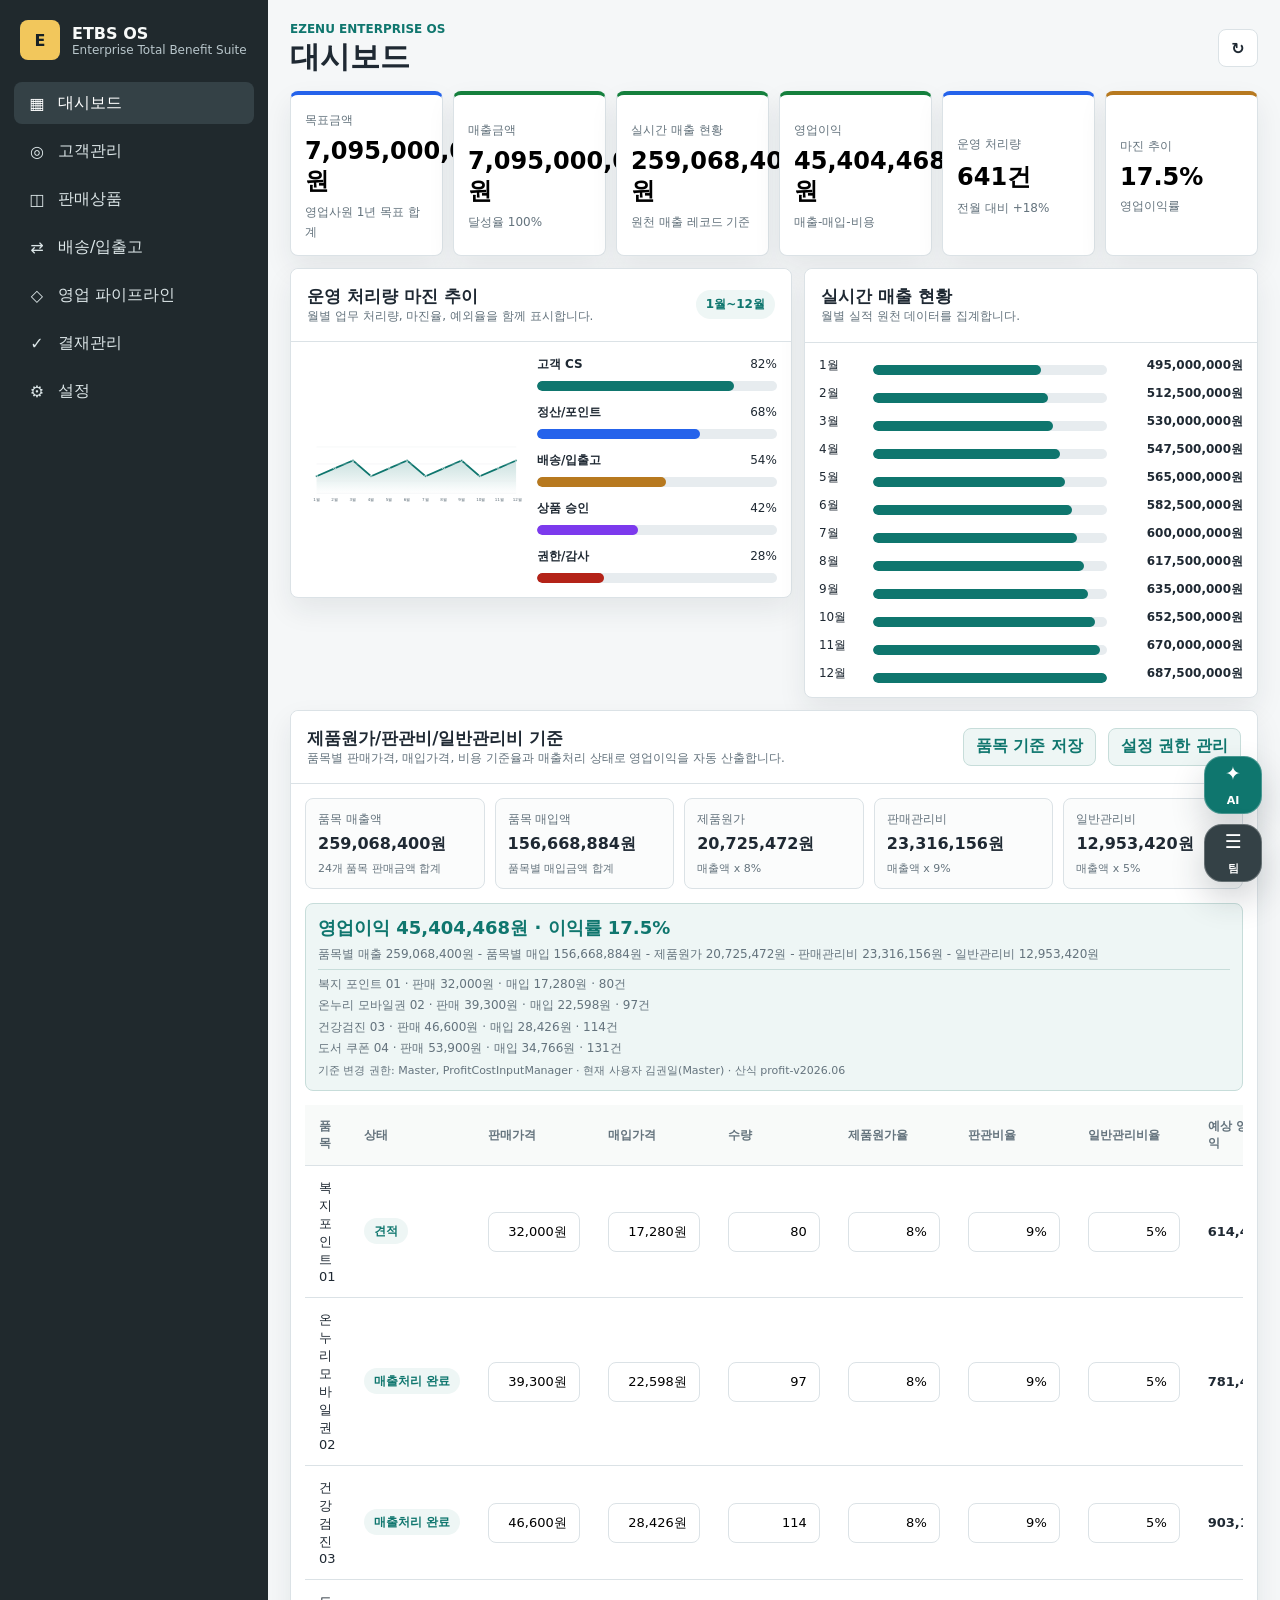
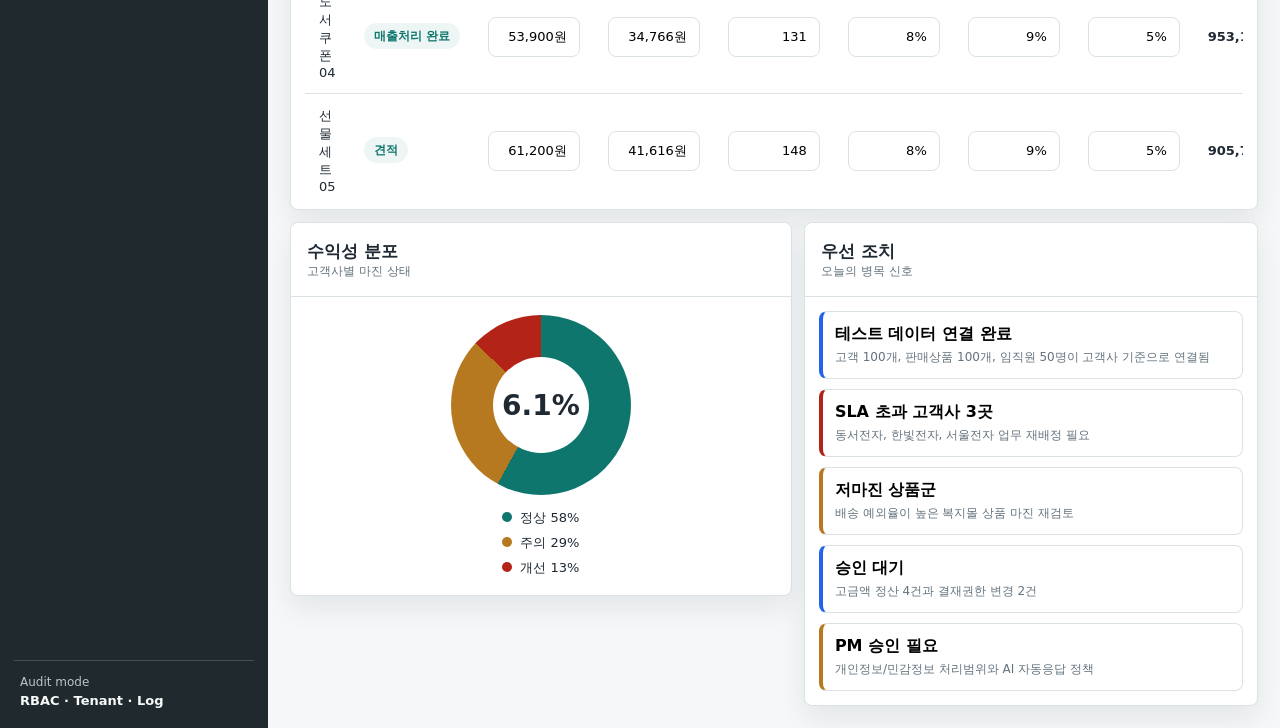
==== commit 78f39f36: "Add profit basis and approval workflow UI" ====
--- a/index.html
+++ b/index.html
@@ -4,7 +4,7 @@
     <meta charset="UTF-8" />
     <meta name="viewport" content="width=device-width, initial-scale=1.0" />
     <title>ETBS OS</title>
-    <link rel="stylesheet" href="./styles.css?v=20260608-team-drag-attach" />
+    <link rel="stylesheet" href="./styles.css?v=20260608-profit-approval" />
   </head>
   <body>
     <div class="app-shell">
@@ -46,33 +46,10 @@
                   <h2>운영 처리량 마진 추이</h2>
                   <p>월별 업무 처리량, 마진율, 예외율을 함께 표시합니다.</p>
                 </div>
-                <span class="period-chip">최근 6개월</span>
+                <span class="period-chip">1월~12월</span>
               </div>
               <div class="chart-combo">
-                <svg class="line-chart" viewBox="0 0 640 220" role="img" aria-label="월별 마진율 추이">
-                  <defs>
-                    <linearGradient id="lineFill" x1="0" x2="0" y1="0" y2="1">
-                      <stop offset="0%" stop-color="#0f766e" stop-opacity="0.22" />
-                      <stop offset="100%" stop-color="#0f766e" stop-opacity="0" />
-                    </linearGradient>
-                  </defs>
-                  <path class="area-path" d="M34 164 L132 146 L230 151 L328 112 L426 92 L524 78 L620 66 L620 204 L34 204 Z" />
-                  <path class="line-path" d="M34 164 L132 146 L230 151 L328 112 L426 92 L524 78 L620 66" />
-                  <g class="chart-grid">
-                    <line x1="34" y1="204" x2="620" y2="204" />
-                    <line x1="34" y1="154" x2="620" y2="154" />
-                    <line x1="34" y1="104" x2="620" y2="104" />
-                    <line x1="34" y1="54" x2="620" y2="54" />
-                  </g>
-                  <g class="chart-labels">
-                    <text x="28" y="218">1월</text>
-                    <text x="126" y="218">2월</text>
-                    <text x="224" y="218">3월</text>
-                    <text x="322" y="218">4월</text>
-                    <text x="420" y="218">5월</text>
-                    <text x="518" y="218">6월</text>
-                  </g>
-                </svg>
+                <div id="marginTrendChart"></div>
                 <div class="bar-stack" id="workloadBars"></div>
               </div>
             </section>
@@ -91,12 +68,16 @@
               <div class="panel-header">
                 <div>
                   <h2>제품원가/판관비/일반관리비 기준</h2>
-                  <p>품목별 판매금액과 매입금액에 설정 권한자가 정한 비용 기준을 적용해 영업이익을 자동 산출합니다.</p>
-                </div>
-                <button class="secondary-button" type="button" id="openFinanceSettings">설정에서 기준 변경</button>
+                  <p>품목별 판매가격, 매입가격, 비용 기준율과 매출처리 상태로 영업이익을 자동 산출합니다.</p>
+                </div>
+                <div class="panel-actions">
+                  <button class="secondary-button" type="button" id="saveProductFinanceBasis">품목 기준 저장</button>
+                  <button class="secondary-button" type="button" id="openFinanceSettings">설정 권한 관리</button>
+                </div>
               </div>
               <div class="finance-inputs" id="financeInputs"></div>
               <div class="operating-profit-formula" id="operatingProfitFormula"></div>
+              <div class="finance-basis-table data-table" id="productFinanceTable"></div>
             </section>
 
             <section class="panel">
@@ -207,6 +188,22 @@
             <div class="sales-summary" id="salesSummary"></div>
             <div class="sales-table-wrap" id="salesPerformanceTable"></div>
           </section>
+        </section>
+
+        <section class="view" id="approvalsView" aria-label="결재관리">
+          <div class="split-layout">
+            <section class="panel">
+              <div class="panel-header">
+                <div>
+                  <h2>결재관리</h2>
+                  <p>승인, 반려, 보류 요청을 상태별로 처리합니다.</p>
+                </div>
+              </div>
+              <div class="approval-summary" id="approvalSummary"></div>
+              <div class="data-table" id="approvalRequestTable"></div>
+            </section>
+            <section class="panel detail" id="approvalDetail"></section>
+          </div>
         </section>
 
         <section class="view" id="settingsView" aria-label="설정">
@@ -390,6 +387,6 @@
     </section>
 
     <div class="toast" id="toast" role="status" aria-live="polite"></div>
-    <script src="./app.js?v=20260608-team-drag-attach"></script>
+    <script src="./app.js?v=20260608-profit-approval"></script>
   </body>
 </html>
--- a/styles.css
+++ b/styles.css
@@ -346,6 +346,12 @@
   stroke-linecap: round;
 }
 
+.chart-points circle {
+  fill: var(--teal);
+  stroke: #ffffff;
+  stroke-width: 2;
+}
+
 .chart-grid line {
   stroke: #e3e8eb;
   stroke-width: 1;
@@ -465,6 +471,56 @@
   gap: 4px;
   padding-top: 6px;
   border-top: 1px solid #c7ddda;
+}
+
+.finance-basis-table {
+  margin: 0 14px 14px;
+}
+
+.finance-basis-input {
+  width: 100%;
+  min-width: 92px;
+  text-align: right;
+}
+
+.compact-button {
+  min-height: 32px;
+  padding: 0 10px;
+  white-space: nowrap;
+}
+
+.approval-summary {
+  display: grid;
+  grid-template-columns: repeat(3, minmax(0, 1fr));
+  gap: 10px;
+  padding: 14px;
+}
+
+.approval-summary div {
+  border: 1px solid var(--line);
+  border-radius: 8px;
+  padding: 12px;
+  background: #fbfcfc;
+  display: grid;
+  gap: 6px;
+}
+
+.approval-summary span {
+  color: var(--muted);
+  font-size: 12px;
+}
+
+.approval-summary strong {
+  color: var(--teal);
+  font-size: 18px;
+}
+
+.selected-row {
+  background: #eef6f5;
+}
+
+.selected-row td {
+  border-top-color: #c7ddda;
 }
 
 .donut-wrap {
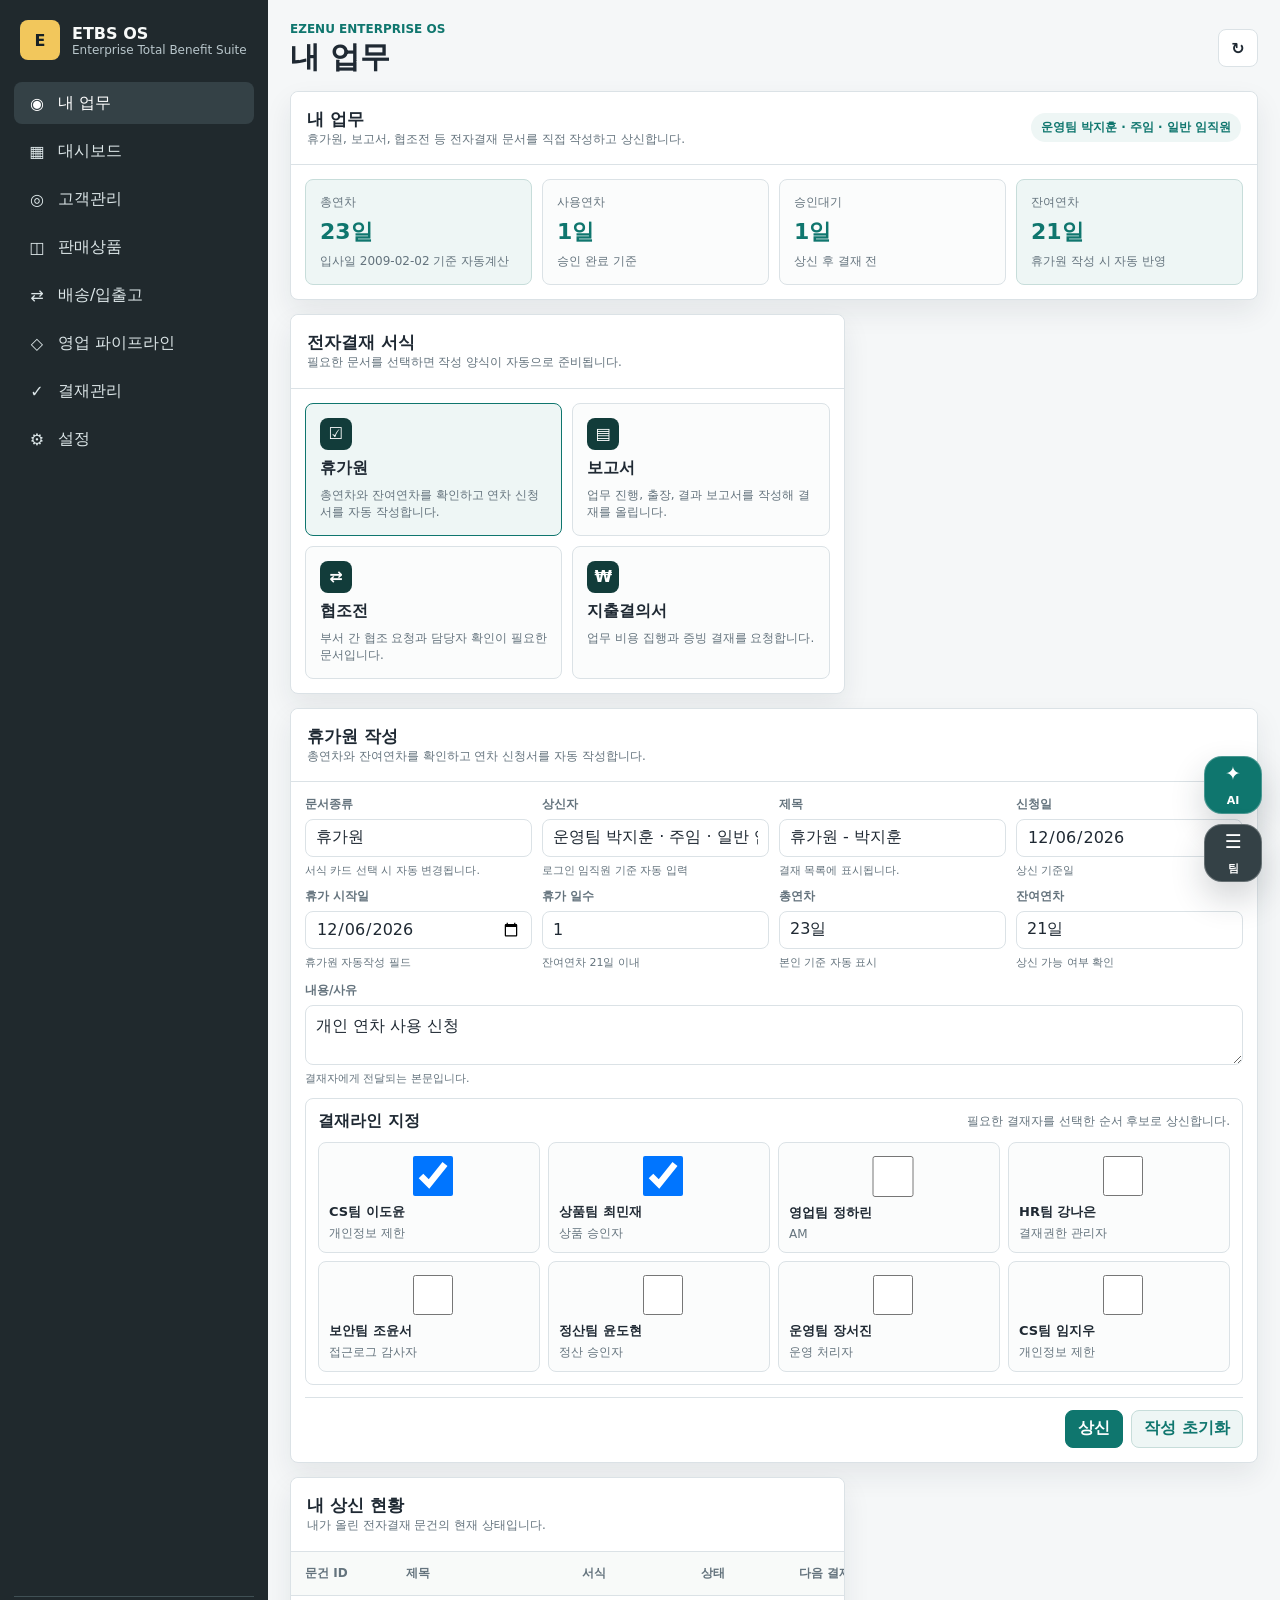
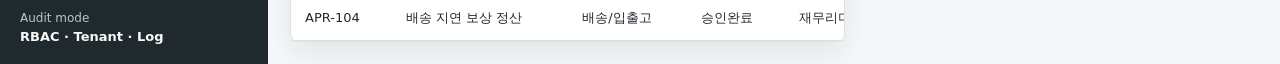
==== commit e57cee40: "Add employee self-service approvals" ====
--- a/index.html
+++ b/index.html
@@ -4,7 +4,7 @@
     <meta charset="UTF-8" />
     <meta name="viewport" content="width=device-width, initial-scale=1.0" />
     <title>ETBS OS</title>
-    <link rel="stylesheet" href="./styles.css?v=20260608-profit-approval" />
+    <link rel="stylesheet" href="./styles.css?v=20260609-employee-service" />
   </head>
   <body>
     <div class="app-shell">
@@ -29,14 +29,59 @@
         <header class="topbar">
           <div>
             <p class="eyebrow">Ezenu Enterprise OS</p>
-            <h1 id="pageTitle">대시보드</h1>
+            <h1 id="pageTitle">내 업무</h1>
           </div>
           <div class="top-actions">
             <button class="icon-button" type="button" title="새로고침" id="refreshButton">↻</button>
           </div>
         </header>
 
-        <section class="view active" id="dashboardView" aria-label="대시보드">
+        <section class="view active" id="selfserviceView" aria-label="내 업무">
+          <div class="employee-service-layout">
+            <section class="panel employee-home-hero">
+              <div class="panel-header">
+                <div>
+                  <h2>내 업무</h2>
+                  <p>휴가원, 보고서, 협조전 등 전자결재 문서를 직접 작성하고 상신합니다.</p>
+                </div>
+                <span class="period-chip" id="employeeServiceUser"></span>
+              </div>
+              <div class="employee-leave-summary" id="employeeLeaveSummary"></div>
+            </section>
+
+            <section class="panel">
+              <div class="panel-header compact">
+                <div>
+                  <h2>전자결재 서식</h2>
+                  <p>필요한 문서를 선택하면 작성 양식이 자동으로 준비됩니다.</p>
+                </div>
+              </div>
+              <div class="document-card-grid" id="documentTemplateCards"></div>
+            </section>
+
+            <section class="panel employee-document-panel">
+              <div class="panel-header">
+                <div>
+                  <h2 id="employeeDocumentTitle">전자결재 문서 작성</h2>
+                  <p id="employeeDocumentHelp">서식을 선택하고 결재라인을 지정한 뒤 상신합니다.</p>
+                </div>
+              </div>
+              <div class="employee-document-form" id="employeeDocumentForm"></div>
+            </section>
+
+            <section class="panel">
+              <div class="panel-header compact">
+                <div>
+                  <h2>내 상신 현황</h2>
+                  <p>내가 올린 전자결재 문건의 현재 상태입니다.</p>
+                </div>
+              </div>
+              <div class="data-table" id="myApprovalTable"></div>
+            </section>
+          </div>
+        </section>
+
+        <section class="view" id="dashboardView" aria-label="대시보드">
           <div class="metric-strip" id="dashboardMetrics"></div>
 
           <div class="dashboard-layout">
@@ -243,6 +288,17 @@
               <div class="data-table" id="employeeTable"></div>
             </section>
             <section class="panel detail" id="employeeDetail"></section>
+            <section class="panel detail settings-wide">
+              <div class="panel-header">
+                <div>
+                  <h2>임직원 신상명세/근태·연차 관리</h2>
+                  <p>50명 더미 임직원 기준으로 개인정보 마스킹, 재직상태, 연차 자동계산과 신청 흐름을 테스트합니다.</p>
+                </div>
+              </div>
+              <div class="hr-summary" id="hrLeaveSummary"></div>
+              <div class="data-table hr-table" id="hrLeaveTable"></div>
+            </section>
+            <section class="panel detail" id="hrLeaveDetail"></section>
             <section class="panel detail">
               <div class="panel-header compact">
                 <div>
@@ -387,6 +443,6 @@
     </section>
 
     <div class="toast" id="toast" role="status" aria-live="polite"></div>
-    <script src="./app.js?v=20260608-profit-approval"></script>
+    <script src="./app.js?v=20260609-employee-service"></script>
   </body>
 </html>
--- a/styles.css
+++ b/styles.css
@@ -28,7 +28,8 @@
 
 button,
 input,
-select {
+select,
+textarea {
   font: inherit;
 }
 
@@ -515,12 +516,236 @@
   font-size: 18px;
 }
 
+.employee-service-layout {
+  display: grid;
+  grid-template-columns: minmax(0, 1fr) minmax(360px, 0.72fr);
+  gap: 14px;
+}
+
+.employee-home-hero,
+.employee-document-panel {
+  grid-column: 1 / -1;
+}
+
+.employee-leave-summary {
+  display: grid;
+  grid-template-columns: repeat(4, minmax(0, 1fr));
+  gap: 10px;
+  padding: 14px;
+}
+
+.leave-summary-card,
+.document-template-card {
+  border: 1px solid var(--line);
+  border-radius: 8px;
+  background: #fbfcfc;
+}
+
+.leave-summary-card {
+  padding: 14px;
+  display: grid;
+  gap: 6px;
+}
+
+.leave-summary-card.primary {
+  border-color: #c7ddda;
+  background: #eef6f5;
+}
+
+.leave-summary-card span,
+.leave-summary-card em,
+.document-template-card em,
+.approval-line-option em {
+  color: var(--muted);
+  font-size: 12px;
+  font-style: normal;
+}
+
+.leave-summary-card strong {
+  color: var(--teal);
+  font-size: 22px;
+}
+
+.document-card-grid {
+  display: grid;
+  grid-template-columns: repeat(2, minmax(0, 1fr));
+  gap: 10px;
+  padding: 14px;
+}
+
+.document-template-card {
+  min-height: 132px;
+  padding: 14px;
+  display: grid;
+  align-content: start;
+  gap: 8px;
+  text-align: left;
+  color: var(--ink);
+}
+
+.document-template-card:hover,
+.document-template-card.active {
+  border-color: var(--teal);
+  background: #eef6f5;
+}
+
+.document-template-card > span {
+  width: 32px;
+  height: 32px;
+  border-radius: 8px;
+  background: #123c3a;
+  color: white;
+  display: grid;
+  place-items: center;
+  font-weight: 900;
+}
+
+.employee-document-form {
+  padding: 14px;
+  display: grid;
+  gap: 12px;
+}
+
+.document-form-grid {
+  display: grid;
+  grid-template-columns: repeat(4, minmax(0, 1fr));
+  gap: 10px;
+}
+
+.document-reason-field textarea {
+  min-height: 96px;
+  resize: vertical;
+}
+
+.muted-field {
+  opacity: 0.55;
+}
+
+.approval-line-picker {
+  border: 1px solid var(--line);
+  border-radius: 8px;
+  padding: 12px;
+  display: grid;
+  gap: 10px;
+}
+
+.approval-line-options {
+  display: grid;
+  grid-template-columns: repeat(4, minmax(0, 1fr));
+  gap: 8px;
+}
+
+.approval-line-option {
+  border: 1px solid var(--line);
+  border-radius: 8px;
+  background: #fbfcfc;
+  padding: 10px;
+  display: grid;
+  gap: 4px;
+}
+
+.approval-line-option span {
+  font-size: 13px;
+  font-weight: 800;
+}
+
+.employee-submit-actions {
+  display: flex;
+  flex-wrap: wrap;
+  justify-content: flex-end;
+  gap: 8px;
+  border-top: 1px solid var(--line);
+  padding-top: 12px;
+}
+
+.empty-state {
+  padding: 18px;
+  color: var(--muted);
+  font-size: 13px;
+}
+
 .selected-row {
   background: #eef6f5;
 }
 
 .selected-row td {
   border-top-color: #c7ddda;
+}
+
+.hr-summary {
+  display: grid;
+  grid-template-columns: repeat(4, minmax(0, 1fr));
+  gap: 10px;
+  padding: 14px;
+}
+
+.hr-summary-card {
+  border: 1px solid var(--line);
+  border-radius: 8px;
+  background: #fbfcfc;
+  padding: 12px;
+  display: grid;
+  gap: 5px;
+}
+
+.hr-summary-card span,
+.hr-summary-card em,
+.hr-request-list {
+  color: var(--muted);
+  font-size: 12px;
+  font-style: normal;
+}
+
+.hr-summary-card strong {
+  color: var(--teal);
+  font-size: 18px;
+}
+
+.hr-table {
+  margin: 0 14px 14px;
+}
+
+.hr-request-list {
+  margin-top: 12px;
+  border-top: 1px solid var(--line);
+  padding-top: 10px;
+  display: grid;
+  gap: 6px;
+}
+
+.hr-request-item {
+  display: flex;
+  align-items: center;
+  justify-content: space-between;
+  gap: 8px;
+}
+
+.hr-request-actions {
+  display: inline-flex;
+  gap: 6px;
+}
+
+.inline-edit-form {
+  margin: 14px;
+  border: 1px solid #c7ddda;
+  border-radius: 8px;
+  background: #f7fbfa;
+  padding: 14px;
+  display: grid;
+  gap: 12px;
+}
+
+.inline-edit-form .settings-field-grid {
+  grid-template-columns: repeat(2, minmax(0, 1fr));
+}
+
+.inline-edit-actions {
+  display: flex;
+  flex-wrap: wrap;
+  justify-content: flex-end;
+  gap: 8px;
+  border-top: 1px solid var(--line);
+  padding-top: 12px;
 }
 
 .donut-wrap {
@@ -1664,7 +1889,10 @@
 }
 
 .settings-modal-form input,
-.settings-modal-form select {
+.settings-modal-form select,
+.settings-field input,
+.settings-field select,
+.settings-field textarea {
   min-height: 38px;
   width: 100%;
   border: 1px solid var(--line);
@@ -1672,6 +1900,10 @@
   background: #ffffff;
   color: var(--ink);
   padding: 0 10px;
+}
+
+.settings-field textarea {
+  padding: 10px;
 }
 
 .settings-field em {
@@ -1744,6 +1976,12 @@
 
 @media (max-width: 1180px) {
   .app-shell {
+    grid-template-columns: 1fr;
+  }
+
+  .employee-service-layout,
+  .document-form-grid,
+  .approval-line-options {
     grid-template-columns: 1fr;
   }
 
@@ -1827,8 +2065,13 @@
     grid-template-columns: 1fr;
   }
 
-  .settings-field-grid {
+  .settings-field-grid,
+  .inline-edit-form .settings-field-grid {
     grid-template-columns: 1fr;
+  }
+
+  .hr-summary {
+    grid-template-columns: repeat(2, minmax(0, 1fr));
   }
 
   .chart-combo {
@@ -1839,6 +2082,11 @@
 @media (max-width: 900px) {
   .dashboard-layout {
     grid-template-columns: 1fr;
+  }
+
+  .employee-leave-summary,
+  .document-card-grid {
+    grid-template-columns: repeat(2, minmax(0, 1fr));
   }
 
   .dashboard-layout .panel:nth-child(3),
@@ -1960,6 +2208,12 @@
     grid-template-columns: 1fr;
   }
 
+  .hr-summary,
+  .employee-leave-summary,
+  .document-card-grid {
+    grid-template-columns: 1fr;
+  }
+
   .realtime-row {
     grid-template-columns: 38px minmax(0, 1fr);
   }
